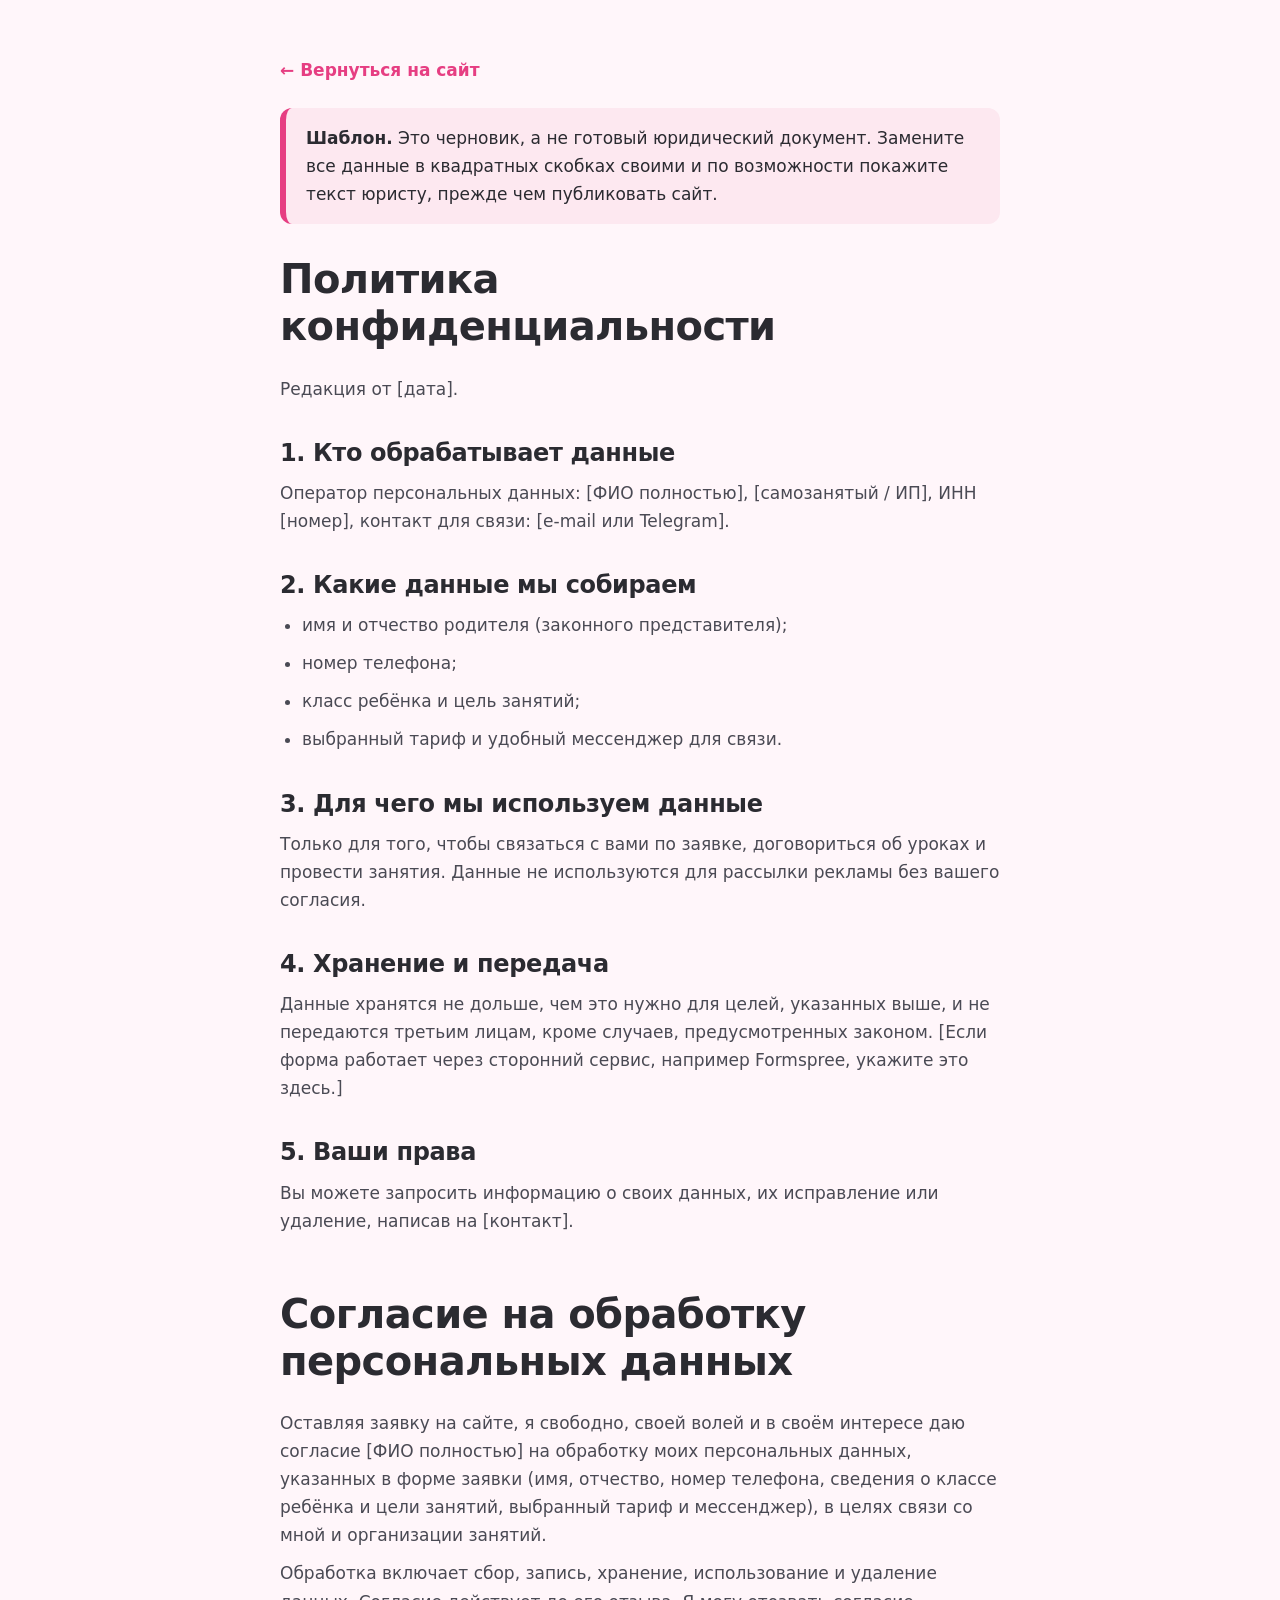
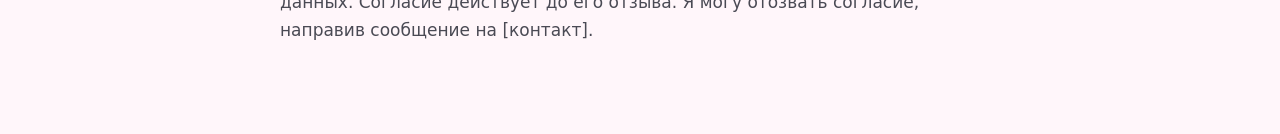
==== privacy.html @ a028f6cc "Сайт репетитора по английскому: первая версия Co-Authored-By: Claude Sonnet 5.5 <noreply@anthropic.c" ====
<!DOCTYPE html>
<html lang="ru">
<head>
<meta charset="utf-8">
<meta name="viewport" content="width=device-width, initial-scale=1.0">
<title>Политика конфиденциальности — Алина · english</title>
<meta name="robots" content="noindex">
<link rel="stylesheet" href="style.css">
<style>
  .doc{padding:56px 0 80px}
  .doc h1{font-size:clamp(28px,4vw,40px);margin-bottom:24px}
  .doc h2{font-size:24px;margin:36px 0 12px}
  .doc p,.doc li{color:var(--gray-700);margin-bottom:10px}
  .doc ul{list-style:disc;padding-left:22px}
  .doc .warn{background:var(--pink-soft);border-left:6px solid var(--pink);padding:16px 20px;border-radius:12px;margin-bottom:32px;color:var(--ink)}
  .doc .back{display:inline-block;margin-bottom:24px;color:var(--pink);font-weight:600}
</style>
</head>
<body>
<main class="doc">
  <div class="container container--narrow">
    <a class="back" href="index.html">← Вернуться на сайт</a>

    <div class="warn">
      <b>Шаблон.</b> Это черновик, а не готовый юридический документ. Замените все данные в квадратных скобках своими
      и по возможности покажите текст юристу, прежде чем публиковать сайт.
    </div>

    <h1 id="policy">Политика конфиденциальности</h1>
    <p>Редакция от [дата].</p>

    <h2>1. Кто обрабатывает данные</h2>
    <p>Оператор персональных данных: [ФИО полностью], [самозанятый / ИП], ИНН [номер], контакт для связи: [e-mail или Telegram].</p>

    <h2>2. Какие данные мы собираем</h2>
    <ul>
      <li>имя и отчество родителя (законного представителя);</li>
      <li>номер телефона;</li>
      <li>класс ребёнка и цель занятий;</li>
      <li>выбранный тариф и удобный мессенджер для связи.</li>
    </ul>

    <h2>3. Для чего мы используем данные</h2>
    <p>Только для того, чтобы связаться с вами по заявке, договориться об уроках и провести занятия. Данные не используются для рассылки рекламы без вашего согласия.</p>

    <h2>4. Хранение и передача</h2>
    <p>Данные хранятся не дольше, чем это нужно для целей, указанных выше, и не передаются третьим лицам, кроме случаев, предусмотренных законом. [Если форма работает через сторонний сервис, например Formspree, укажите это здесь.]</p>

    <h2>5. Ваши права</h2>
    <p>Вы можете запросить информацию о своих данных, их исправление или удаление, написав на [контакт].</p>

    <h1 id="consent" style="margin-top:56px">Согласие на обработку персональных данных</h1>
    <p>Оставляя заявку на сайте, я свободно, своей волей и в своём интересе даю согласие [ФИО полностью] на обработку моих персональных данных, указанных в форме заявки (имя, отчество, номер телефона, сведения о классе ребёнка и цели занятий, выбранный тариф и мессенджер), в целях связи со мной и организации занятий.</p>
    <p>Обработка включает сбор, запись, хранение, использование и удаление данных. Согласие действует до его отзыва. Я могу отозвать согласие, направив сообщение на [контакт].</p>
  </div>
</main>
</body>
</html>
---- style.css ----
:root{
  --pink:#e63e82;
  --pink-dark:#c92d6c;
  --pink-soft:#fde8f0;
  --pink-bg:#fff6fa;
  --ink:#2b2b31;
  --gray-700:#4a4a54;
  --gray-500:#7a7a86;
  --gray-200:#e4e4ea;
  --gray-100:#f3f3f6;
  --white:#fff;
  --radius:20px;
  --shadow:0 10px 30px rgba(43,43,49,.08);
  --font:"Inter","Segoe UI",system-ui,-apple-system,Roboto,Arial,sans-serif;
}
*{box-sizing:border-box;margin:0;padding:0}
html{scroll-behavior:smooth;scroll-padding-top:76px}
body{font-family:var(--font);color:var(--ink);background:var(--pink-bg);line-height:1.65;font-size:17px;-webkit-font-smoothing:antialiased}
img,video{max-width:100%;display:block}
a{color:inherit;text-decoration:none}
ol,ul{list-style:none}
[hidden]{display:none!important}

.container{width:100%;max-width:1140px;margin:0 auto;padding:0 20px}
.container--narrow{max-width:760px}

h1,h2,h3{line-height:1.18;font-weight:800;letter-spacing:-.015em}
h1{font-size:clamp(34px,5.2vw,58px);margin:14px 0 14px}
h1 em{font-style:normal;color:var(--pink)}
h2{font-size:clamp(28px,3.8vw,42px);margin-bottom:18px}
h3{font-size:21px;margin-bottom:10px}
.subtitle{color:var(--gray-500);margin:-6px 0 32px;max-width:620px}
.eyebrow{color:var(--pink);font-weight:700;font-size:14px;text-transform:uppercase;letter-spacing:.09em}
.h3-line{margin:38px 0 18px;padding-bottom:10px;border-bottom:2px solid var(--pink-soft)}

/* Buttons */
.btn{display:inline-block;background:var(--pink);color:#fff;font:inherit;font-weight:700;padding:15px 28px;border-radius:999px;border:2px solid var(--pink);cursor:pointer;transition:.2s;text-align:center}
.btn:hover{background:var(--pink-dark);border-color:var(--pink-dark)}
.btn--ghost{background:transparent;color:var(--pink)}
.btn--ghost:hover{background:var(--pink);color:#fff}
.btn--small{padding:9px 20px;font-size:15px}
.btn--block{display:block;width:100%}

/* Header */
.header{position:sticky;top:0;z-index:50;background:rgba(255,246,250,.94);backdrop-filter:blur(8px);border-bottom:1px solid var(--pink-soft)}
.header__inner{display:flex;align-items:center;justify-content:space-between;height:68px}
.logo{font-weight:800;font-size:21px}
.logo span{color:var(--pink);margin:0 4px}
.nav{display:flex;align-items:center;gap:26px;font-size:15px;font-weight:500}
.nav a:not(.btn):hover{color:var(--pink)}
.burger{display:none;background:none;border:0;width:42px;height:42px;cursor:pointer;flex-direction:column;justify-content:center;align-items:center;gap:6px}
.burger span{display:block;width:24px;height:2px;background:var(--ink);border-radius:2px}

/* Media placeholders */
.media{position:relative;overflow:hidden;border-radius:var(--radius);background:repeating-linear-gradient(135deg,var(--gray-100),var(--gray-100) 14px,#eceaf0 14px,#eceaf0 28px);border:2px dashed #d3b3c4;display:grid;place-items:center;text-align:center;box-shadow:var(--shadow)}
.media__label{color:var(--gray-500);font-weight:600;font-size:15px;padding:12px}
.media__label small{display:block;font-weight:400;font-size:12px;margin-top:4px;color:var(--pink)}
.media img,.media video{position:absolute;inset:0;width:100%;height:100%;object-fit:cover;background:var(--gray-100)}
.media:has(img),.media:has(video){border:0;background:none}
.media--tall{aspect-ratio:4/5}
.media--vibe{aspect-ratio:1/1}
.media--review{aspect-ratio:3/4}
.media--review:has(img){aspect-ratio:1/1;background:#2b2b31}
.media--review:has(img) .media__label{display:none}
.media--review img{object-fit:contain;background:#2b2b31}
.media--photo{aspect-ratio:4/3}
.media--video{aspect-ratio:16/9;background:var(--gray-200)}
.media--video video{object-fit:contain;background:#000}
.media--step{aspect-ratio:16/9}

/* Hero */
.hero{padding:56px 0 80px;background:linear-gradient(180deg,var(--pink-soft) 0,var(--pink-bg) 100%)}
.hero__grid{display:grid;grid-template-columns:1.05fr .95fr;gap:52px;align-items:center}
.hero__note{color:var(--gray-700);font-size:18px;margin-bottom:30px}
.hero__buttons{display:flex;flex-wrap:wrap;gap:14px}
.hero__visual{position:relative}
.hero__visual .media--tall{width:100%}
.hero__visual .media--vibe{position:absolute;right:0;bottom:0;width:46%;border:6px solid var(--pink-bg)}
.hero__visual .media--vibe:has(img){border-color:var(--pink-bg)}

/* Sections */
.section{padding:88px 0}
.section--gray{background:var(--gray-100)}
.grid{display:grid;gap:22px}
.grid--3{grid-template-columns:repeat(3,1fr)}
.grid--2{grid-template-columns:repeat(2,1fr)}

/* Experience */
.exp__grid{display:grid;grid-template-columns:1.1fr .9fr;gap:44px;align-items:start}
.exp__text p{margin-bottom:16px;color:var(--gray-700)}
.exp__results{display:grid;gap:16px}
.result{background:#fff;border-radius:var(--radius);padding:22px 24px;box-shadow:var(--shadow);border-left:6px solid var(--pink)}
.result b{display:block;font-size:28px;color:var(--pink);line-height:1.15;margin-bottom:4px}
.result span{color:var(--gray-700);font-size:15.5px}
.approach{margin-top:48px;background:var(--ink);color:#fff;border-radius:var(--radius);padding:34px 38px;font-size:20px;line-height:1.55;position:relative}
.approach::before{content:"“";position:absolute;top:2px;left:16px;font-size:80px;color:var(--pink);line-height:1}
.approach{padding-left:64px}

/* Lesson */
.lesson{display:grid;gap:28px;margin-top:34px}
.lesson__step{display:grid;grid-template-columns:60px 1fr 380px;gap:24px;align-items:center;background:#fff;border-radius:var(--radius);padding:26px;box-shadow:var(--shadow)}
.lesson__step:nth-child(even){grid-template-columns:60px 1fr 380px}
.lesson__num{width:52px;height:52px;border-radius:50%;background:var(--pink);color:#fff;display:grid;place-items:center;font-weight:800;font-size:22px;align-self:start}
.lesson__body p{color:var(--gray-700)}

/* Prices */
.price-card{background:#fff;border-radius:var(--radius);padding:28px 26px;box-shadow:var(--shadow);text-align:center;display:flex;flex-direction:column;gap:6px}
.price-card__len{font-weight:700;font-size:19px}
.price-card__freq{color:var(--gray-500);font-size:15px;min-height:1.6em}
.price-card__sum{font-size:34px;font-weight:800;color:var(--pink);line-height:1.2;margin:6px 0 10px}
.price-card__sum s{display:block;font-size:17px;color:var(--gray-500);font-weight:500}
.price-card--pack{border-top:6px solid var(--pink)}
.price-card--pack .btn{margin-top:auto}

/* Form */
.form{background:#fff;border-radius:var(--radius);padding:34px;box-shadow:var(--shadow);display:grid;gap:20px}
.form__row{display:grid;grid-template-columns:1fr 1fr;gap:18px}
.form label,.form legend{font-weight:600;font-size:15px}
.form label{display:grid;gap:7px}
.form input[type=text],.form input[type=tel],.form select,.form textarea{font:inherit;font-weight:400;padding:13px 15px;border:1.5px solid var(--gray-200);border-radius:12px;background:var(--pink-bg);color:var(--ink);width:100%}
.form textarea{resize:vertical}
.form input:focus,.form select:focus,.form textarea:focus{outline:none;border-color:var(--pink);background:#fff}
.form .invalid{border-color:#d93025!important}
.messengers{border:0;display:flex;flex-wrap:wrap;gap:10px}
.messengers legend{margin-bottom:10px;width:100%}
.chip{display:block!important}
.chip input{position:absolute;opacity:0;pointer-events:none}
.chip span{display:inline-block;padding:10px 20px;border:1.5px solid var(--gray-200);border-radius:999px;cursor:pointer;font-weight:600;color:var(--gray-700);transition:.15s}
.chip input:checked + span{background:var(--pink);border-color:var(--pink);color:#fff}
.chip input:focus-visible + span{outline:3px solid var(--pink-soft)}
.form .check{display:flex;gap:12px;align-items:flex-start;font-weight:400;font-size:15px;color:var(--gray-700)}
.check input{width:20px;height:20px;margin-top:3px;accent-color:var(--pink);flex:none}
.check a{color:var(--pink);text-decoration:underline}
.form__error{color:#d93025;font-size:15px;text-align:center}
.thanks{background:#fff;border-radius:var(--radius);padding:48px 30px;text-align:center;box-shadow:var(--shadow);border-top:6px solid var(--pink)}
.thanks__icon{font-size:48px;color:var(--pink);line-height:1;margin-bottom:12px}
.thanks p{color:var(--gray-700);font-size:19px}

/* Footer */
.footer{background:var(--ink);color:#cfcfd8;padding:38px 0;font-size:15px}
.footer__inner{display:flex;flex-wrap:wrap;gap:18px 40px;align-items:center;justify-content:space-between}
.footer b{color:#fff;display:block;font-size:18px}
.footer__links{display:flex;flex-wrap:wrap;gap:8px 24px}
.footer a:hover{color:var(--pink)}

/* Responsive */
@media (max-width:980px){
  .hero__grid,.exp__grid{grid-template-columns:1fr;gap:36px}
  .hero__visual{max-width:480px}
  .grid--3{grid-template-columns:1fr 1fr}
  .lesson__step,.lesson__step:nth-child(even){grid-template-columns:52px 1fr}
  .lesson__step .media{grid-column:1 / -1}
}
@media (max-width:820px){
  .burger{display:flex}
  .nav{position:absolute;top:68px;left:0;right:0;background:var(--pink-bg);border-bottom:1px solid var(--pink-soft);flex-direction:column;align-items:stretch;gap:0;padding:8px 20px 18px;display:none}
  .nav.is-open{display:flex}
  .nav a{padding:12px 0}
  .nav .btn{margin-top:8px}
}
@media (max-width:600px){
  body{font-size:16px}
  .section{padding:62px 0}
  .grid--3,.grid--2{grid-template-columns:1fr}
  .form{padding:22px}
  .form__row{grid-template-columns:1fr}
  .approach{padding:26px 22px 26px 22px;font-size:18px}
  .approach::before{display:none}
  .hero__visual .media--tall{width:100%}
}
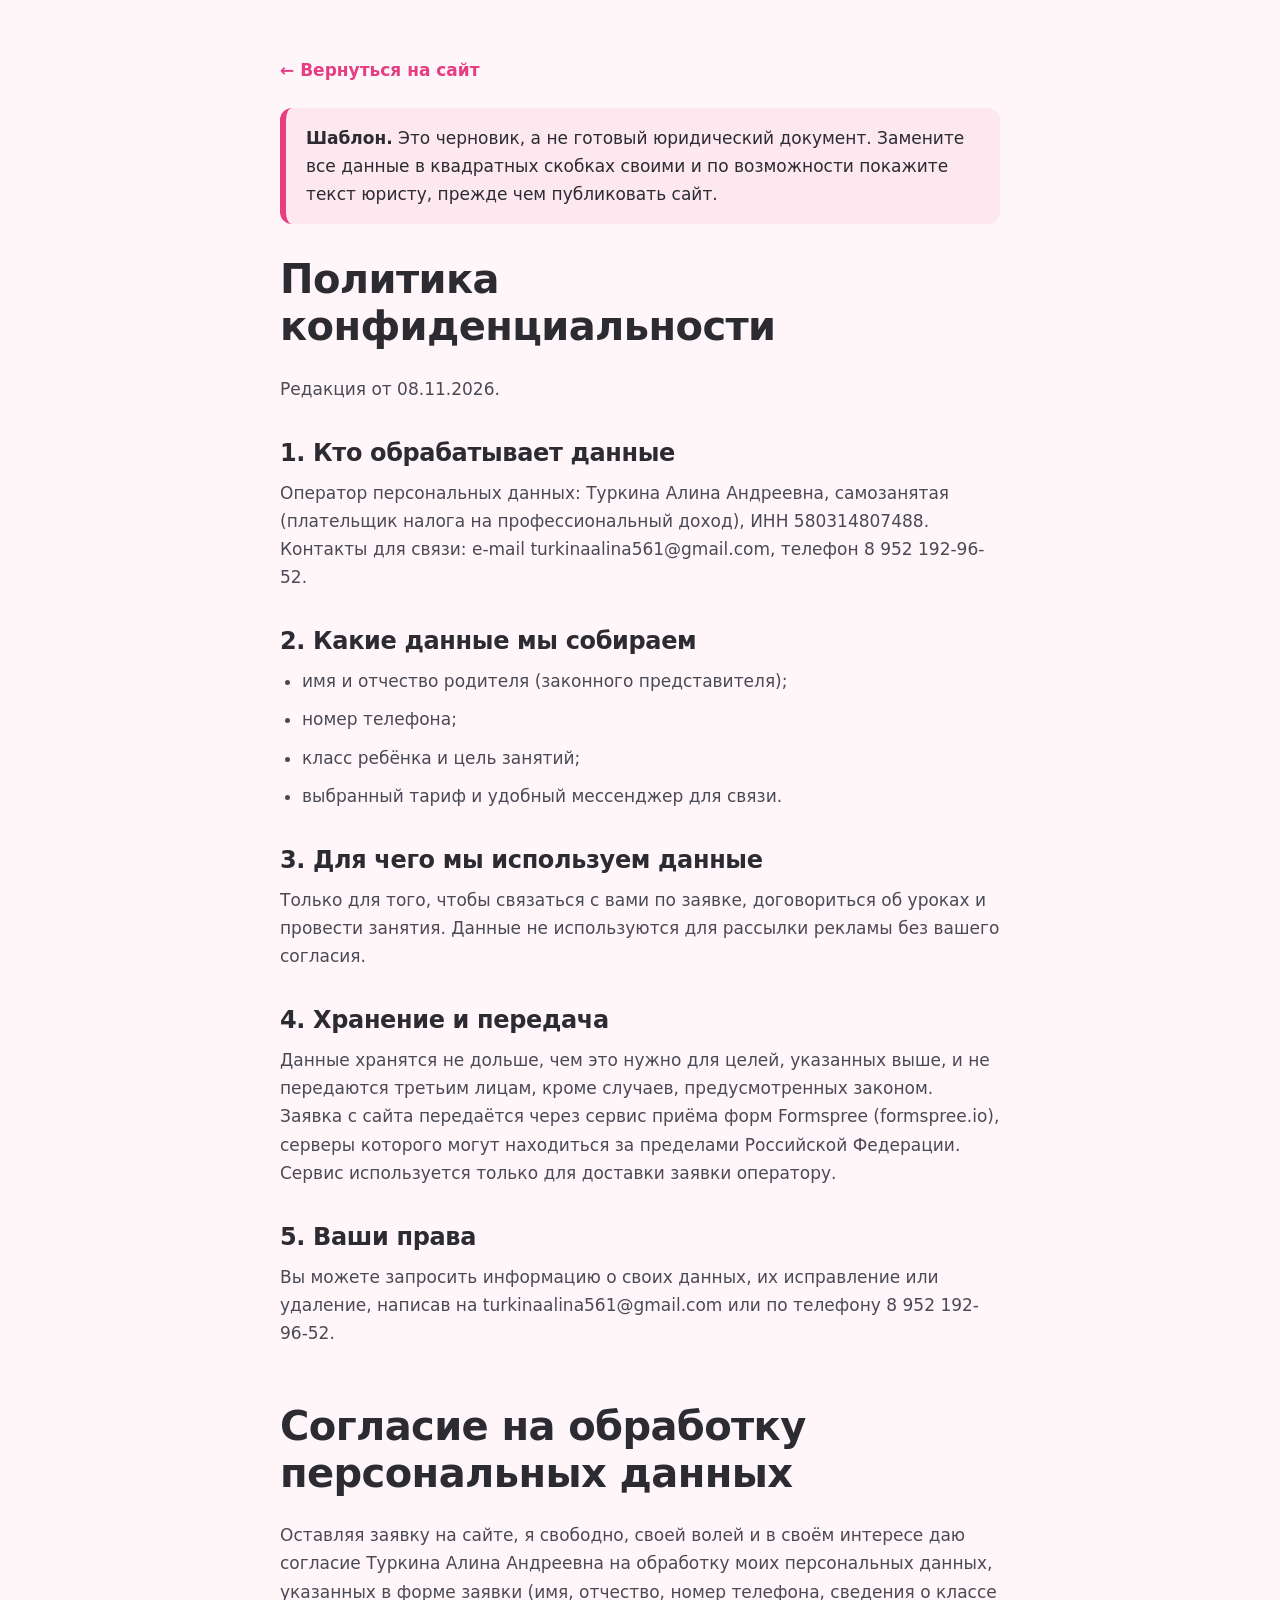
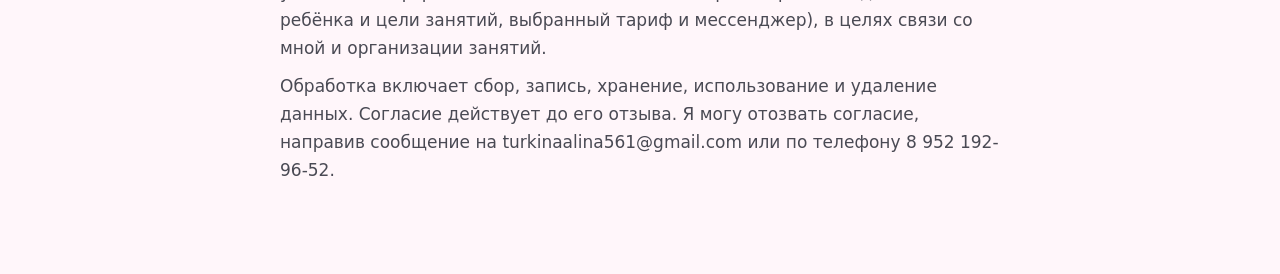
==== commit 2049ea8c: "Заполнить политику конфиденциальности данными оператора Co-Authored-By: Claude Sonnet 5.5 <noreply@a" ====
--- a/privacy.html
+++ b/privacy.html
@@ -27,10 +27,10 @@
     </div>
 
     <h1 id="policy">Политика конфиденциальности</h1>
-    <p>Редакция от [дата].</p>
+    <p>Редакция от 08.11.2026.</p>
 
     <h2>1. Кто обрабатывает данные</h2>
-    <p>Оператор персональных данных: [ФИО полностью], [самозанятый / ИП], ИНН [номер], контакт для связи: [e-mail или Telegram].</p>
+    <p>Оператор персональных данных: Туркина Алина Андреевна, самозанятая (плательщик налога на профессиональный доход), ИНН 580314807488. Контакты для связи: e-mail turkinaalina561@gmail.com, телефон 8 952 192-96-52.</p>
 
     <h2>2. Какие данные мы собираем</h2>
     <ul>
@@ -44,14 +44,14 @@
     <p>Только для того, чтобы связаться с вами по заявке, договориться об уроках и провести занятия. Данные не используются для рассылки рекламы без вашего согласия.</p>
 
     <h2>4. Хранение и передача</h2>
-    <p>Данные хранятся не дольше, чем это нужно для целей, указанных выше, и не передаются третьим лицам, кроме случаев, предусмотренных законом. [Если форма работает через сторонний сервис, например Formspree, укажите это здесь.]</p>
+    <p>Данные хранятся не дольше, чем это нужно для целей, указанных выше, и не передаются третьим лицам, кроме случаев, предусмотренных законом. Заявка с сайта передаётся через сервис приёма форм Formspree (formspree.io), серверы которого могут находиться за пределами Российской Федерации. Сервис используется только для доставки заявки оператору.</p>
 
     <h2>5. Ваши права</h2>
-    <p>Вы можете запросить информацию о своих данных, их исправление или удаление, написав на [контакт].</p>
+    <p>Вы можете запросить информацию о своих данных, их исправление или удаление, написав на turkinaalina561@gmail.com или по телефону 8 952 192-96-52.</p>
 
     <h1 id="consent" style="margin-top:56px">Согласие на обработку персональных данных</h1>
-    <p>Оставляя заявку на сайте, я свободно, своей волей и в своём интересе даю согласие [ФИО полностью] на обработку моих персональных данных, указанных в форме заявки (имя, отчество, номер телефона, сведения о классе ребёнка и цели занятий, выбранный тариф и мессенджер), в целях связи со мной и организации занятий.</p>
-    <p>Обработка включает сбор, запись, хранение, использование и удаление данных. Согласие действует до его отзыва. Я могу отозвать согласие, направив сообщение на [контакт].</p>
+    <p>Оставляя заявку на сайте, я свободно, своей волей и в своём интересе даю согласие Туркина Алина Андреевна на обработку моих персональных данных, указанных в форме заявки (имя, отчество, номер телефона, сведения о классе ребёнка и цели занятий, выбранный тариф и мессенджер), в целях связи со мной и организации занятий.</p>
+    <p>Обработка включает сбор, запись, хранение, использование и удаление данных. Согласие действует до его отзыва. Я могу отозвать согласие, направив сообщение на turkinaalina561@gmail.com или по телефону 8 952 192-96-52.</p>
   </div>
 </main>
 </body>
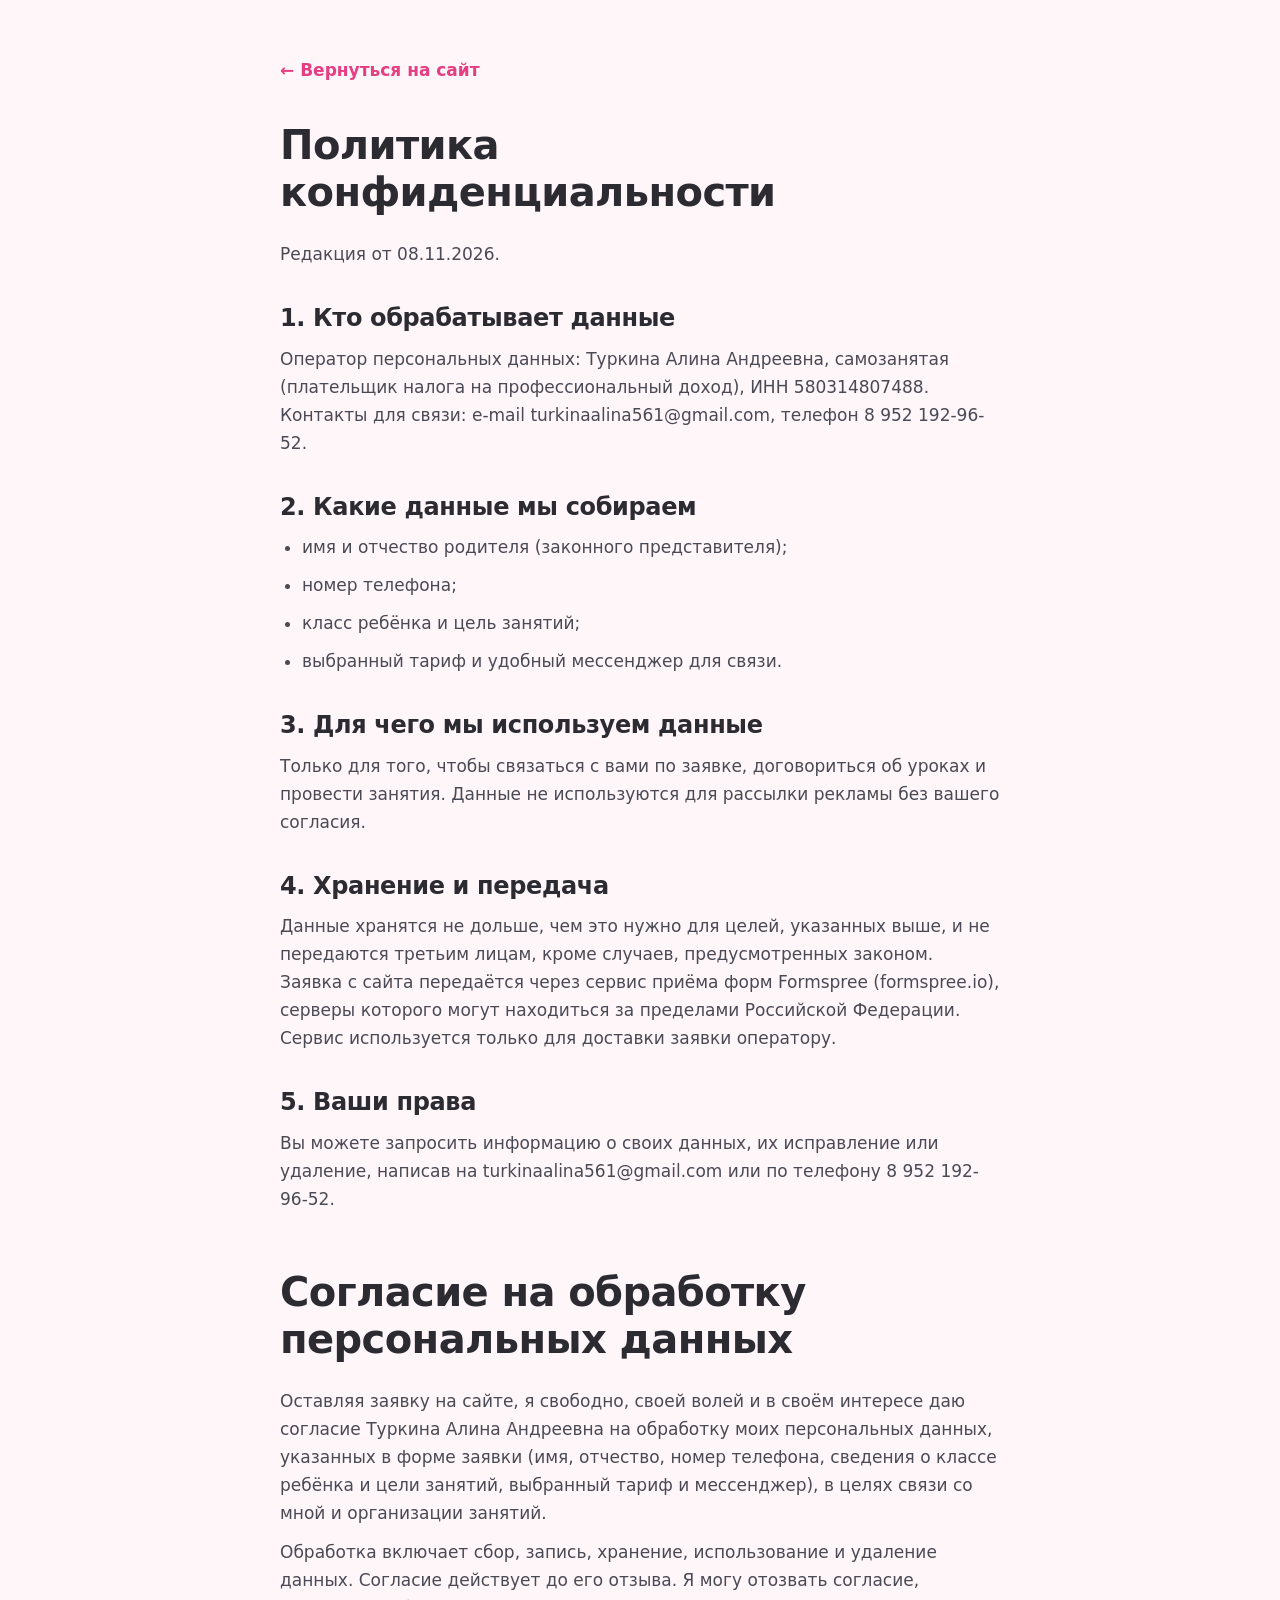
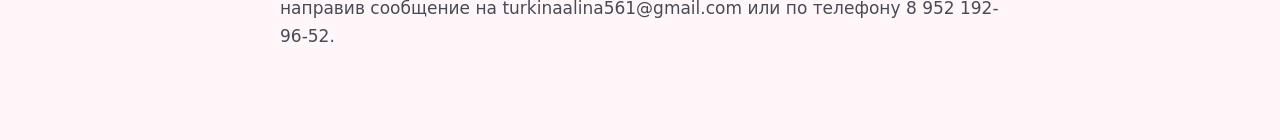
==== commit aef9fcaa: "Убрать плашку-предупреждение о шаблоне из политики Co-Authored-By: Claude Sonnet 5.5 <noreply@anthro" ====
--- a/privacy.html
+++ b/privacy.html
@@ -21,10 +21,6 @@
   <div class="container container--narrow">
     <a class="back" href="index.html">← Вернуться на сайт</a>
 
-    <div class="warn">
-      <b>Шаблон.</b> Это черновик, а не готовый юридический документ. Замените все данные в квадратных скобках своими
-      и по возможности покажите текст юристу, прежде чем публиковать сайт.
-    </div>
 
     <h1 id="policy">Политика конфиденциальности</h1>
     <p>Редакция от 08.11.2026.</p>
